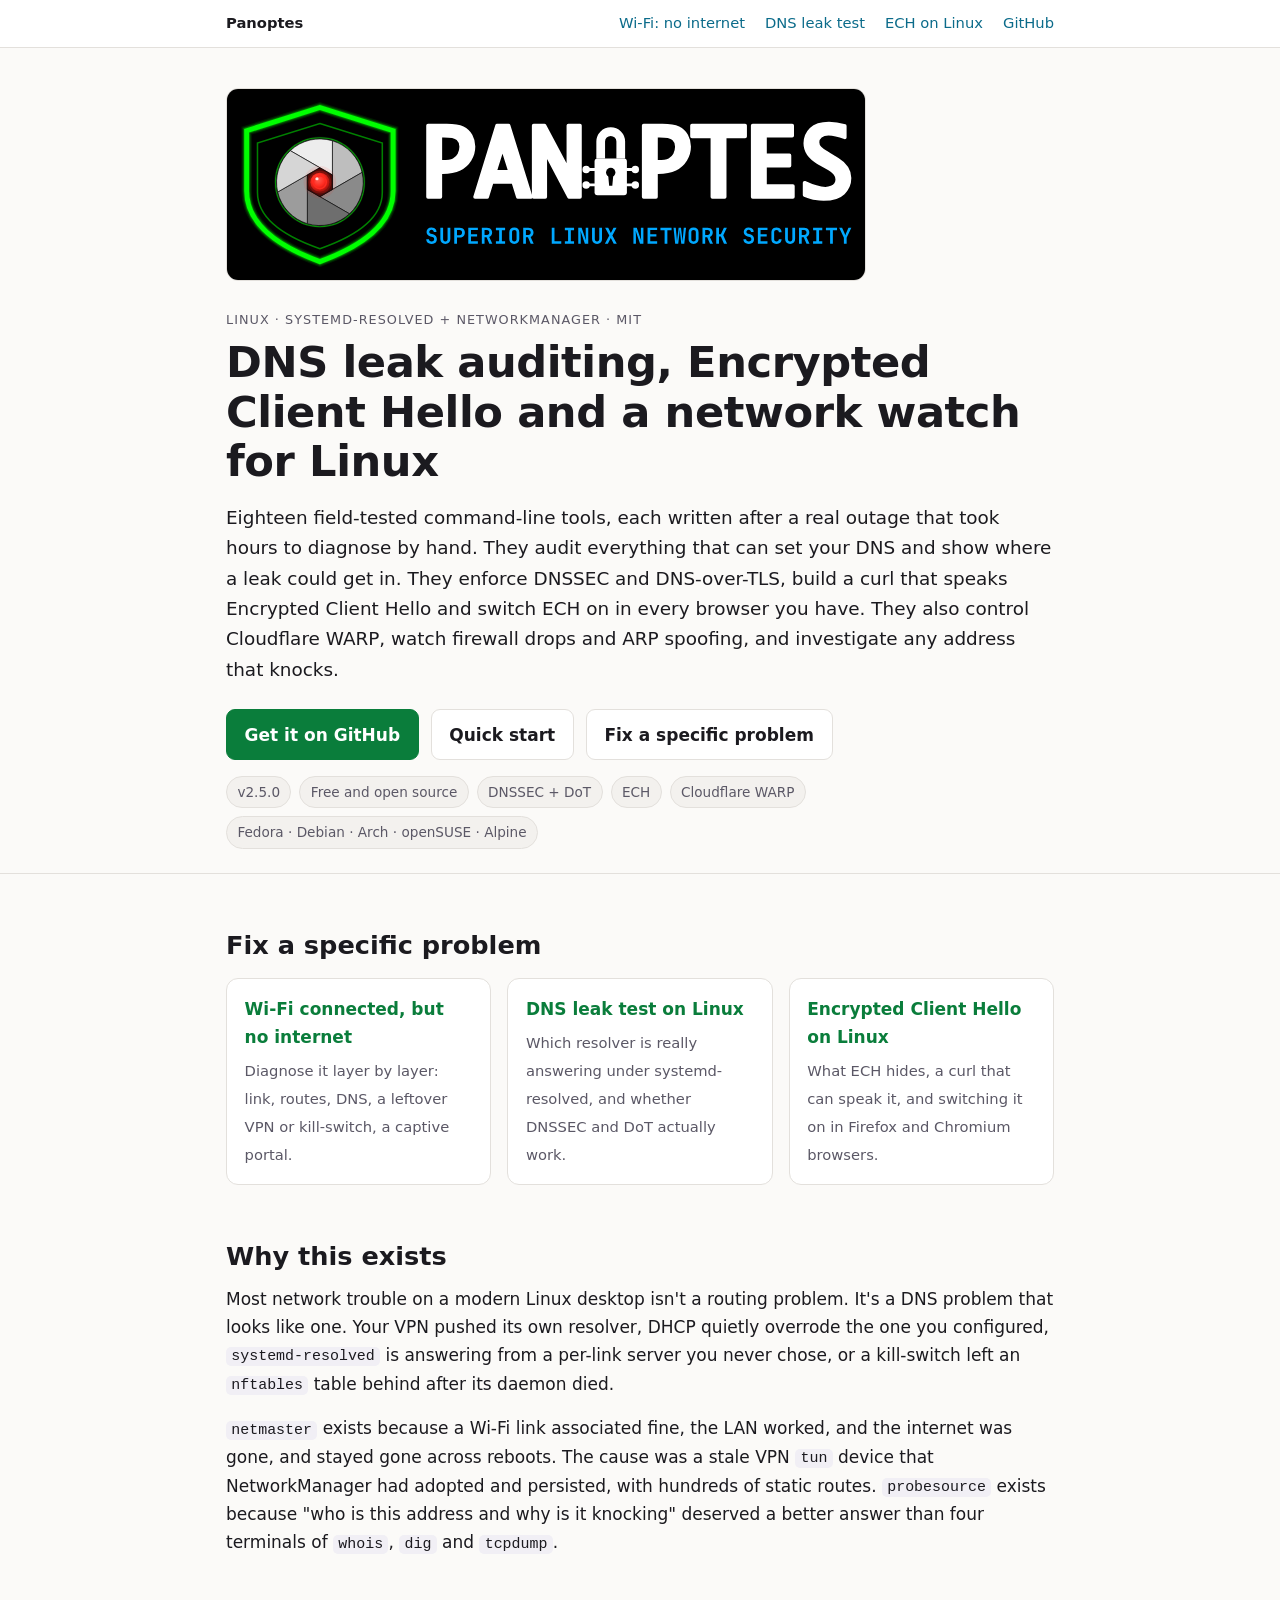
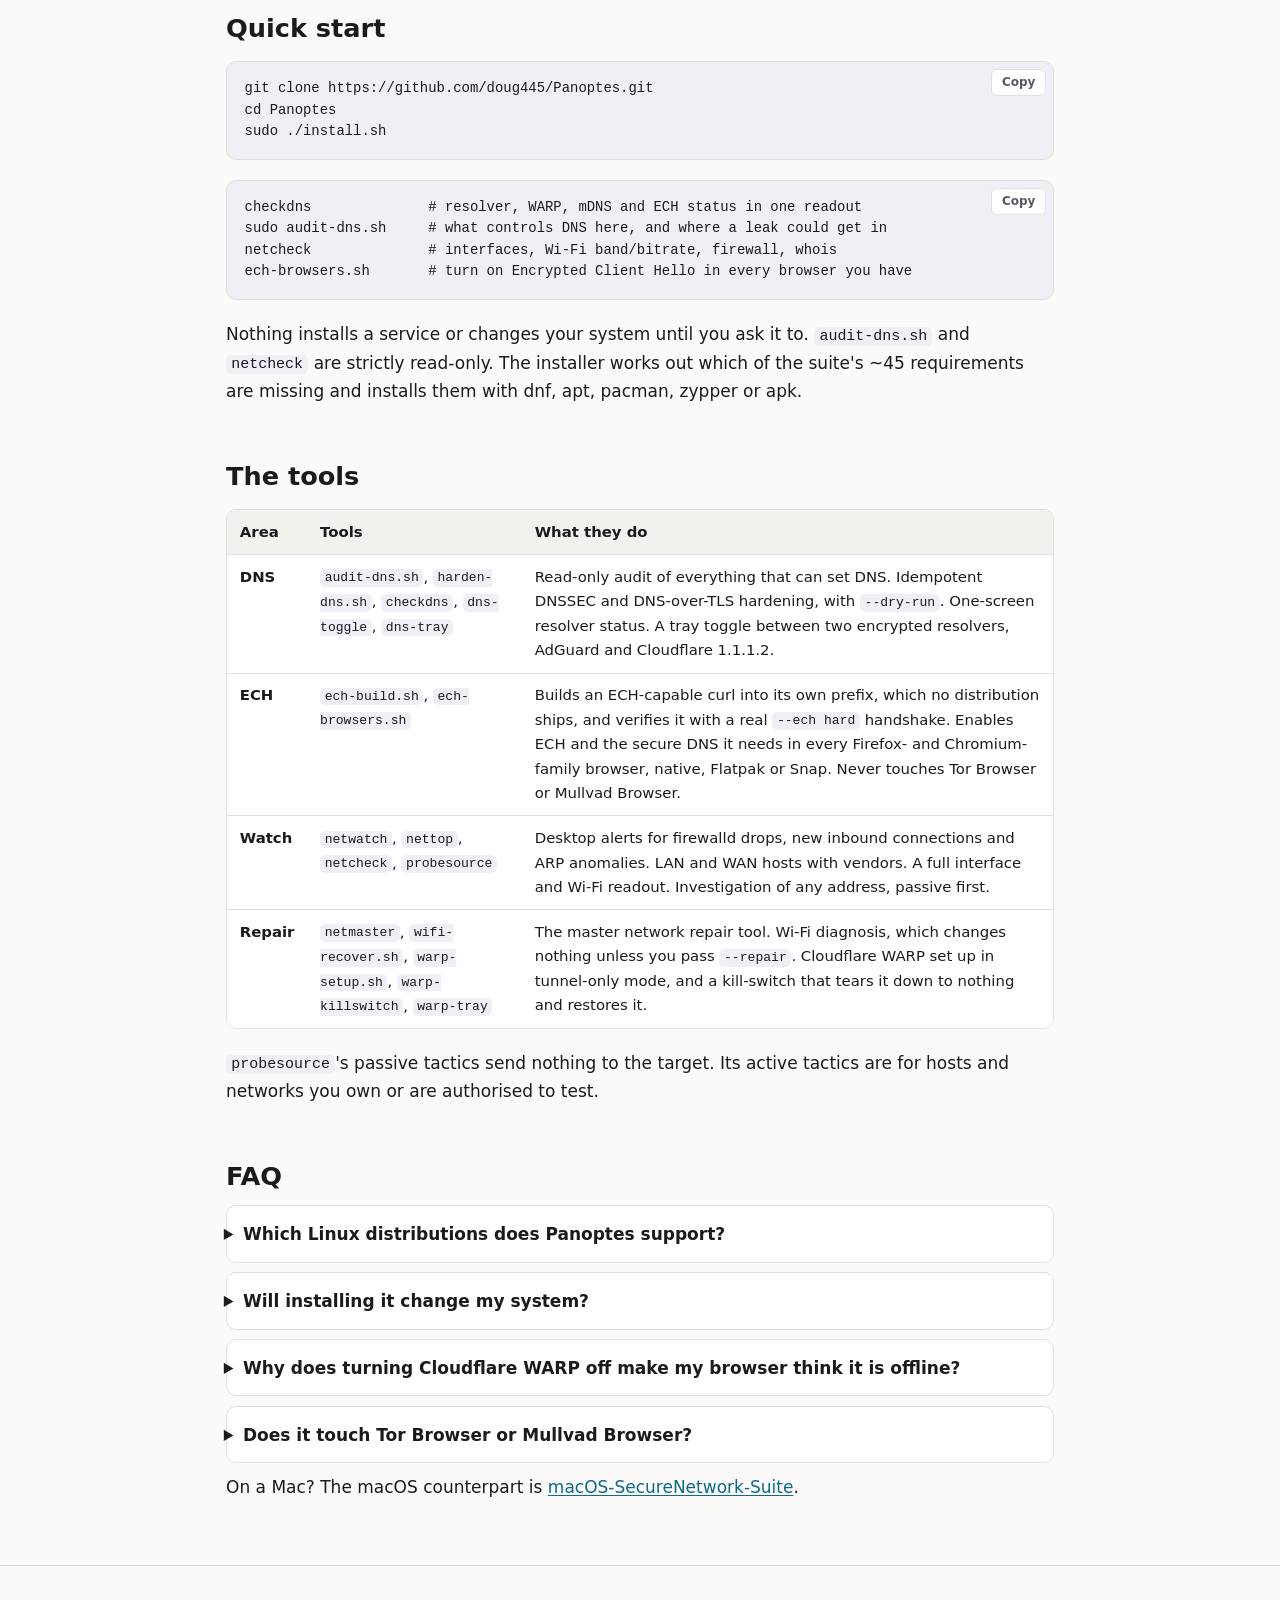
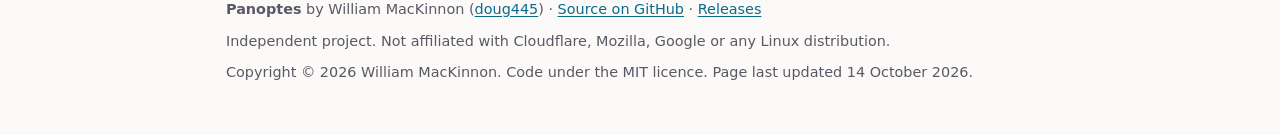
==== index.html @ 7d6485af "Project site: landing page and three problem guides Wi-Fi connected but no internet (layer by layer)" ====
<!doctype html>
<html lang="en">
<head>
<meta charset="utf-8">
<meta name="viewport" content="width=device-width, initial-scale=1">
<title>Panoptes: Linux DNS leak audit, ECH and network watch</title>
<meta name="description" content="Free Linux network security suite: DNS leak auditing, DNSSEC and DNS-over-TLS hardening, Encrypted Client Hello in curl and every browser, Cloudflare WARP control, ARP-spoof alerts.">
<link rel="canonical" href="https://doug445.github.io/Panoptes/">
<meta name="author" content="William MacKinnon">
<meta name="robots" content="index, follow, max-image-preview:large">
<meta name="color-scheme" content="light dark">
<link rel="stylesheet" href="style.css">
<meta property="og:type" content="website">
<meta property="og:site_name" content="Panoptes">
<meta property="og:title" content="Panoptes: Linux DNS leak auditing, ECH and network intrusion investigation">
<meta property="og:description" content="Eighteen command-line tools for DNS leak auditing, DNSSEC and DoT, Encrypted Client Hello, Cloudflare WARP control, firewall-drop and ARP-spoof monitoring, and Wi-Fi recovery.">
<meta property="og:url" content="https://doug445.github.io/Panoptes/">
<meta property="og:image" content="https://doug445.github.io/Panoptes/card.png">
<meta property="og:image:width" content="1200">
<meta property="og:image:height" content="630">
<meta name="twitter:card" content="summary_large_image">
<script type="application/ld+json">
{
  "@context": "https://schema.org",
  "@graph": [
    {
      "@type": "SoftwareApplication",
      "name": "Panoptes",
      "description": "Linux network monitoring, DNS hardening and intrusion-investigation suite: DNS leak auditing, DNSSEC and DNS-over-TLS enforcement, Encrypted Client Hello (an ECH-capable curl and ECH in every browser), Cloudflare WARP control, firewalld/nftables drop monitoring, ARP-spoofing detection and Wi-Fi recovery.",
      "applicationCategory": "SecurityApplication",
      "operatingSystem": "Linux",
      "softwareVersion": "2.5.0",
      "license": "https://opensource.org/licenses/MIT",
      "url": "https://doug445.github.io/Panoptes/",
      "downloadUrl": "https://github.com/doug445/Panoptes",
      "codeRepository": "https://github.com/doug445/Panoptes",
      "offers": { "@type": "Offer", "price": "0", "priceCurrency": "USD" },
      "author": { "@type": "Person", "name": "William MacKinnon", "url": "https://github.com/doug445" }
    },
    {
      "@type": "FAQPage",
      "mainEntity": [
        { "@type": "Question", "name": "Which Linux distributions does Panoptes support?", "acceptedAnswer": { "@type": "Answer", "text": "It is built and used daily on Fedora, and tested on Linux Mint, Manjaro, EndeavourOS, Debian/Ubuntu and Fedora Asahi Remix. Anything running systemd-resolved and NetworkManager is in scope, and its dependency installer understands dnf, apt, pacman, zypper and apk." } },
        { "@type": "Question", "name": "Will installing it change my system?", "acceptedAnswer": { "@type": "Answer", "text": "Nothing installs a service or changes your system until you ask it to. audit-dns.sh and netcheck are strictly read-only, harden-dns.sh supports --dry-run, and wifi-recover.sh diagnoses without changing anything unless you pass --repair." } },
        { "@type": "Question", "name": "Why does turning Cloudflare WARP off make my browser think it is offline?", "acceptedAnswer": { "@type": "Answer", "text": "DNS lookups in flight at that moment fail DNSSEC validation because their transport disappeared mid-chain, and systemd-resolved caches the failures. resolvectl flush-caches clears them. FallbackDNS= does not help: it is only used when DNS= is empty." } },
        { "@type": "Question", "name": "Does it touch Tor Browser or Mullvad Browser?", "acceptedAnswer": { "@type": "Answer", "text": "No. ech-browsers.sh never touches them: they resolve through their proxy circuit on purpose, and pointing them at a DoH resolver would send lookups around it." } }
      ]
    }
  ]
}
</script>
<style>
.logo-panel { margin-bottom: 1.75rem; }
.logo-panel img { display: block; width: 100%; max-width: 640px; height: auto; border-radius: 12px; }
</style>
</head>
<body>

<nav class="sitenav" aria-label="Site">
  <div class="wrap">
    <a class="brand" href="./">Panoptes</a>
    <a href="wifi-connected-no-internet-linux/">Wi-Fi: no internet</a>
    <a href="dns-leak-test-linux/">DNS leak test</a>
    <a href="encrypted-client-hello-linux/">ECH on Linux</a>
    <a href="https://github.com/doug445/Panoptes">GitHub</a>
  </div>
</nav>

<header class="hero">
  <div class="wrap">
    <div class="logo-panel"><img src="panoptes-logo.svg" width="1138" height="341" alt="Panoptes logo: Superior Linux Network Security"></div>
    <p class="eyebrow">Linux · systemd-resolved + NetworkManager · MIT</p>
    <h1>DNS leak auditing, Encrypted Client Hello and a network watch for Linux</h1>
    <p class="lede">
      Eighteen field-tested command-line tools, each written after a real outage that took hours
      to diagnose by hand. They audit everything that can set your DNS and show where a leak
      could get in. They enforce DNSSEC and DNS-over-TLS, build a curl that speaks Encrypted Client
      Hello and switch ECH on in every browser you have. They also control Cloudflare WARP, watch
      firewall drops and ARP spoofing, and investigate any address that knocks.
    </p>
    <div class="cta">
      <a class="btn primary" href="https://github.com/doug445/Panoptes">Get it on GitHub</a>
      <a class="btn" href="#quick-start">Quick start</a>
      <a class="btn" href="#problems">Fix a specific problem</a>
    </div>
    <ul class="facts" aria-label="At a glance">
      <li>v2.5.0</li><li>Free and open source</li><li>DNSSEC + DoT</li><li>ECH</li>
      <li>Cloudflare WARP</li><li>Fedora · Debian · Arch · openSUSE · Alpine</li>
    </ul>
  </div>
</header>

<main class="wrap">

<h2 id="problems">Fix a specific problem</h2>
<div class="cards">
  <a class="card" href="wifi-connected-no-internet-linux/"><strong>Wi-Fi connected, but no internet</strong><span>Diagnose it layer by layer: link, routes, DNS, a leftover VPN or kill-switch, a captive portal.</span></a>
  <a class="card" href="dns-leak-test-linux/"><strong>DNS leak test on Linux</strong><span>Which resolver is really answering under systemd-resolved, and whether DNSSEC and DoT actually work.</span></a>
  <a class="card" href="encrypted-client-hello-linux/"><strong>Encrypted Client Hello on Linux</strong><span>What ECH hides, a curl that can speak it, and switching it on in Firefox and Chromium browsers.</span></a>
</div>

<h2 id="why">Why this exists</h2>
<p>
  Most network trouble on a modern Linux desktop isn't a routing problem. It's a DNS problem that
  looks like one. Your VPN pushed its own resolver, DHCP quietly overrode the one you configured,
  <code>systemd-resolved</code> is answering from a per-link server you never chose, or a
  kill-switch left an <code>nftables</code> table behind after its daemon died.
</p>
<p>
  <code>netmaster</code> exists because a Wi-Fi link associated fine, the LAN worked, and the
  internet was gone, and stayed gone across reboots. The cause was a stale VPN <code>tun</code>
  device that NetworkManager had adopted and persisted, with hundreds of static routes.
  <code>probesource</code> exists because "who is this address and why is it knocking" deserved a
  better answer than four terminals of <code>whois</code>, <code>dig</code> and
  <code>tcpdump</code>.
</p>

<h2 id="quick-start">Quick start</h2>
<div class="codeblock"><pre><code>git clone https://github.com/doug445/Panoptes.git
cd Panoptes
sudo ./install.sh</code></pre></div>
<div class="codeblock"><pre><code>checkdns              # resolver, WARP, mDNS and ECH status in one readout
sudo audit-dns.sh     # what controls DNS here, and where a leak could get in
netcheck              # interfaces, Wi-Fi band/bitrate, firewall, whois
ech-browsers.sh       # turn on Encrypted Client Hello in every browser you have</code></pre></div>
<p>Nothing installs a service or changes your system until you ask it to. <code>audit-dns.sh</code>
  and <code>netcheck</code> are strictly read-only. The installer works out which of the suite's
  ~45 requirements are missing and installs them with dnf, apt, pacman, zypper or apk.</p>

<h2 id="tools">The tools</h2>
<div class="table-scroll"><table>
  <thead><tr><th>Area</th><th>Tools</th><th>What they do</th></tr></thead>
  <tbody>
    <tr><td><strong>DNS</strong></td><td><code>audit-dns.sh</code>, <code>harden-dns.sh</code>, <code>checkdns</code>, <code>dns-toggle</code>, <code>dns-tray</code></td><td>Read-only audit of everything that can set DNS. Idempotent DNSSEC and DNS-over-TLS hardening, with <code>--dry-run</code>. One-screen resolver status. A tray toggle between two encrypted resolvers, AdGuard and Cloudflare 1.1.1.2.</td></tr>
    <tr><td><strong>ECH</strong></td><td><code>ech-build.sh</code>, <code>ech-browsers.sh</code></td><td>Builds an ECH-capable curl into its own prefix, which no distribution ships, and verifies it with a real <code>--ech hard</code> handshake. Enables ECH and the secure DNS it needs in every Firefox- and Chromium-family browser, native, Flatpak or Snap. Never touches Tor Browser or Mullvad Browser.</td></tr>
    <tr><td><strong>Watch</strong></td><td><code>netwatch</code>, <code>nettop</code>, <code>netcheck</code>, <code>probesource</code></td><td>Desktop alerts for firewalld drops, new inbound connections and ARP anomalies. LAN and WAN hosts with vendors. A full interface and Wi-Fi readout. Investigation of any address, passive first.</td></tr>
    <tr><td><strong>Repair</strong></td><td><code>netmaster</code>, <code>wifi-recover.sh</code>, <code>warp-setup.sh</code>, <code>warp-killswitch</code>, <code>warp-tray</code></td><td>The master network repair tool. Wi-Fi diagnosis, which changes nothing unless you pass <code>--repair</code>. Cloudflare WARP set up in tunnel-only mode, and a kill-switch that tears it down to nothing and restores it.</td></tr>
  </tbody>
</table></div>
<p><code>probesource</code>'s passive tactics send nothing to the target. Its active tactics are for
  hosts and networks you own or are authorised to test.</p>

<h2 id="faq">FAQ</h2>
<details>
  <summary>Which Linux distributions does Panoptes support?</summary>
  <p>It is built and used daily on Fedora, and tested on Linux Mint, Manjaro, EndeavourOS,
    Debian/Ubuntu and Fedora Asahi Remix. Anything running systemd-resolved and NetworkManager is in
    scope, and its dependency installer understands dnf, apt, pacman, zypper and apk.</p>
</details>
<details>
  <summary>Will installing it change my system?</summary>
  <p>Nothing installs a service or changes your system until you ask it to. audit-dns.sh and
    netcheck are strictly read-only, harden-dns.sh supports --dry-run, and wifi-recover.sh
    diagnoses without changing anything unless you pass --repair.</p>
</details>
<details>
  <summary>Why does turning Cloudflare WARP off make my browser think it is offline?</summary>
  <p>DNS lookups in flight at that moment fail DNSSEC validation because their transport
    disappeared mid-chain, and systemd-resolved caches the failures. resolvectl flush-caches clears
    them. FallbackDNS= does not help: it is only used when DNS= is empty.</p>
</details>
<details>
  <summary>Does it touch Tor Browser or Mullvad Browser?</summary>
  <p>No. ech-browsers.sh never touches them: they resolve through their proxy circuit on purpose,
    and pointing them at a DoH resolver would send lookups around it.</p>
</details>

<p>On a Mac? The macOS counterpart is
  <a href="https://doug445.github.io/macOS-SecureNetwork-Suite/">macOS-SecureNetwork-Suite</a>.</p>
</main>

<footer>
  <div class="wrap">
    <p><strong>Panoptes</strong> by William MacKinnon
      (<a href="https://github.com/doug445">doug445</a>) ·
      <a href="https://github.com/doug445/Panoptes">Source on GitHub</a> ·
      <a href="https://github.com/doug445/Panoptes/releases">Releases</a></p>
    <p>Independent project. Not affiliated with Cloudflare, Mozilla, Google or any Linux distribution.</p>
    <p>Copyright © 2026 William MacKinnon. Code under the MIT licence. Page last updated 14 October 2026.</p>
  </div>
</footer>

<script>
document.querySelectorAll('.codeblock').forEach(function (block) {
  var btn = document.createElement('button');
  btn.className = 'copy'; btn.type = 'button'; btn.textContent = 'Copy';
  btn.addEventListener('click', function () {
    navigator.clipboard.writeText(block.querySelector('code').innerText).then(function () {
      btn.textContent = 'Copied'; setTimeout(function () { btn.textContent = 'Copy'; }, 1500);
    }).catch(function () { btn.textContent = 'Select + copy'; });
  });
  block.appendChild(btn);
});
</script>
</body>
</html>
---- style.css ----
:root {
  --bg: #fbfaf8;
  --surface: #ffffff;
  --surface-2: #f3f1ee;
  --text: #1b1a1f;
  --muted: #5b5866;
  --border: #e3e0dc;
  --accent: #0a7d3b;
  --accent-2: #0b6b8a;
  --accent-ink: #ffffff;
  --code-bg: #f1eff5;
  --warn-bg: #fff5e6;
  --warn-border: #e8a33a;
  --ok: #1e7d45;
}
@media (prefers-color-scheme: dark) {
  :root:not([data-theme="light"]) {
    --bg: #0b0f17;
    --surface: #111a26;
    --surface-2: #16212f;
    --text: #eef3f8;
    --muted: #9fb0c2;
    --border: #2b3d52;
    --accent: #3dff7a;
    --accent-2: #6aa1ff;
    --accent-ink: #061020;
    --code-bg: #121c28;
    --warn-bg: #261c0c;
    --warn-border: #c9862a;
    --ok: #5fd48f;
  }
}
:root[data-theme="dark"] {
  --bg: #0b0f17;
  --surface: #111a26;
  --surface-2: #16212f;
  --text: #eef3f8;
  --muted: #9fb0c2;
  --border: #2b3d52;
  --accent: #3dff7a;
  --accent-2: #6aa1ff;
  --accent-ink: #061020;
  --code-bg: #121c28;
  --warn-bg: #261c0c;
  --warn-border: #c9862a;
  --ok: #5fd48f;
}

*, *::before, *::after { box-sizing: border-box; }
html { -webkit-text-size-adjust: 100%; scroll-padding-top: 1rem; }
body {
  margin: 0;
  background: var(--bg);
  color: var(--text);
  font: 17px/1.65 system-ui, -apple-system, "Segoe UI", Roboto, "Helvetica Neue", Arial, sans-serif;
}
a { color: var(--accent-2); text-underline-offset: 2px; }
a:hover { color: var(--accent); }
.wrap { max-width: 860px; margin: 0 auto; padding: 0 16px; }

header.hero { padding: 2.5rem 0 1.5rem; border-bottom: 1px solid var(--border); }
.hero img {
  display: block; width: 100%; height: auto; border-radius: 14px;
  border: 1px solid var(--border); margin-bottom: 1.75rem;
}
.eyebrow {
  font-size: .8rem; letter-spacing: .08em; text-transform: uppercase;
  color: var(--muted); margin: 0 0 .5rem;
}
h1 { font-size: clamp(1.9rem, 5vw, 2.7rem); line-height: 1.15; margin: 0 0 1rem; letter-spacing: -.01em; }
h2 { font-size: 1.6rem; line-height: 1.25; margin: 3rem 0 .75rem; padding-top: .5rem; }
h3 { font-size: 1.2rem; margin: 2rem 0 .5rem; }
p, ul, ol { margin: 0 0 1rem; }
li { margin: .3rem 0; }
.lede { font-size: 1.15rem; color: var(--text); }

.cta { display: flex; flex-wrap: wrap; gap: .75rem; margin: 1.5rem 0 1rem; }
.btn {
  display: inline-block; padding: .65rem 1.1rem; border-radius: 9px;
  font-weight: 600; text-decoration: none; border: 1px solid var(--border);
  color: var(--text); background: var(--surface);
}
.btn.primary { background: var(--accent); border-color: var(--accent); color: var(--accent-ink); }
.btn:hover { filter: brightness(1.08); color: inherit; }
.btn.primary:hover { color: var(--accent-ink); }

.facts { display: flex; flex-wrap: wrap; gap: .5rem; padding: 0; list-style: none; margin: 1rem 0 0; }
.facts li {
  margin: 0; font-size: .85rem; padding: .25rem .65rem; border-radius: 999px;
  background: var(--surface-2); border: 1px solid var(--border); color: var(--muted);
}

nav.toc {
  margin: 2rem 0 0; padding: 1rem 1.25rem; background: var(--surface);
  border: 1px solid var(--border); border-radius: 12px;
}
nav.toc h2 { font-size: 1rem; margin: 0 0 .5rem; padding: 0; }
nav.toc ol { columns: 2; column-gap: 2rem; margin: 0; padding-left: 1.2rem; font-size: .95rem; }
@media (max-width: 600px) { nav.toc ol { columns: 1; } }

.note {
  border-left: 4px solid var(--warn-border); background: var(--warn-bg);
  padding: .9rem 1.1rem; border-radius: 0 10px 10px 0; margin: 1.25rem 0;
}
.note p:last-child { margin-bottom: 0; }

pre, code { font-family: ui-monospace, "SF Mono", "JetBrains Mono", Menlo, Consolas, monospace; }
code { font-size: .88em; background: var(--code-bg); padding: .1em .35em; border-radius: 5px; }
.codeblock { position: relative; margin: 1rem 0 1.25rem; }
pre {
  background: var(--code-bg); border: 1px solid var(--border); border-radius: 10px;
  padding: 1rem 1.1rem; overflow-x: auto; font-size: .87rem; line-height: 1.55; margin: 0;
}
pre code { background: none; padding: 0; font-size: inherit; }
.copy {
  position: absolute; top: .5rem; right: .5rem; font: 600 .75rem/1 system-ui, sans-serif;
  padding: .4rem .6rem; border-radius: 6px; border: 1px solid var(--border);
  background: var(--surface); color: var(--muted); cursor: pointer;
}
.copy:hover { color: var(--text); }

.table-scroll { overflow-x: auto; margin: 1rem 0 1.25rem; border: 1px solid var(--border); border-radius: 10px; }
table { border-collapse: collapse; width: 100%; font-size: .93rem; background: var(--surface); }
th, td { text-align: left; padding: .6rem .8rem; border-bottom: 1px solid var(--border); vertical-align: top; }
th { background: var(--surface-2); font-weight: 600; }
tr:last-child td { border-bottom: 0; }

.chain { display: flex; flex-wrap: wrap; align-items: center; gap: .4rem; margin: 1rem 0; font-size: .9rem; }
.chain span {
  padding: .35rem .65rem; border-radius: 7px; background: var(--surface);
  border: 1px solid var(--border); font-family: ui-monospace, Menlo, monospace;
}
.chain span.hot { border-color: var(--accent); color: var(--accent); font-weight: 600; }
.chain i { color: var(--muted); font-style: normal; }

ol.steps { counter-reset: s; list-style: none; padding: 0; }
ol.steps > li {
  counter-increment: s; position: relative; padding: 0 0 0 3rem; margin: 0 0 1.75rem;
}
ol.steps > li::before {
  content: counter(s); position: absolute; left: 0; top: .1rem;
  width: 2rem; height: 2rem; border-radius: 50%; display: grid; place-items: center;
  background: var(--accent); color: var(--accent-ink); font-weight: 700; font-size: .95rem;
}
ol.steps > li > h3 { margin-top: 0; }

figure { margin: 1.5rem 0; }
figure img { max-width: 100%; height: auto; border-radius: 10px; border: 1px solid var(--border); display: block; margin: 0 auto; }
figcaption { font-size: .88rem; color: var(--muted); text-align: center; margin-top: .5rem; }

details {
  border: 1px solid var(--border); border-radius: 10px; background: var(--surface);
  margin: .6rem 0; padding: 0 1rem;
}
details[open] { padding-bottom: .5rem; }
summary { cursor: pointer; font-weight: 600; padding: .85rem 0; list-style-position: outside; }
details p { margin: .25rem 0 .75rem; }

.ok { color: var(--ok); font-weight: 600; }

footer {
  margin-top: 4rem; padding: 2rem 0 3rem; border-top: 1px solid var(--border);
  color: var(--muted); font-size: .9rem;
}
footer p { margin: 0 0 .5rem; }

.sitenav { border-bottom: 1px solid var(--border); background: var(--surface); }
.sitenav .wrap { display: flex; flex-wrap: wrap; gap: .25rem 1.25rem; align-items: center; padding-top: .7rem; padding-bottom: .7rem; font-size: .92rem; }
.sitenav .brand { font-weight: 700; color: var(--text); text-decoration: none; margin-right: auto; }
.sitenav a { text-decoration: none; }
.crumbs { font-size: .85rem; color: var(--muted); margin: 1.5rem 0 0; }
.cards { display: grid; grid-template-columns: repeat(auto-fit, minmax(240px, 1fr)); gap: 1rem; margin: 1rem 0 1.5rem; }
.card { display: block; padding: 1rem 1.1rem; border: 1px solid var(--border); border-radius: 12px; background: var(--surface); text-decoration: none; color: var(--text); }
.card:hover { border-color: var(--accent); color: var(--text); }
.card strong { display: block; margin-bottom: .3rem; color: var(--accent); }
.card span { font-size: .92rem; color: var(--muted); }
.tool { border: 1px solid var(--accent); border-radius: 12px; padding: 1rem 1.2rem; margin: 2rem 0; background: var(--surface); }
.tool p:last-child { margin-bottom: 0; }
small { color: var(--muted); }
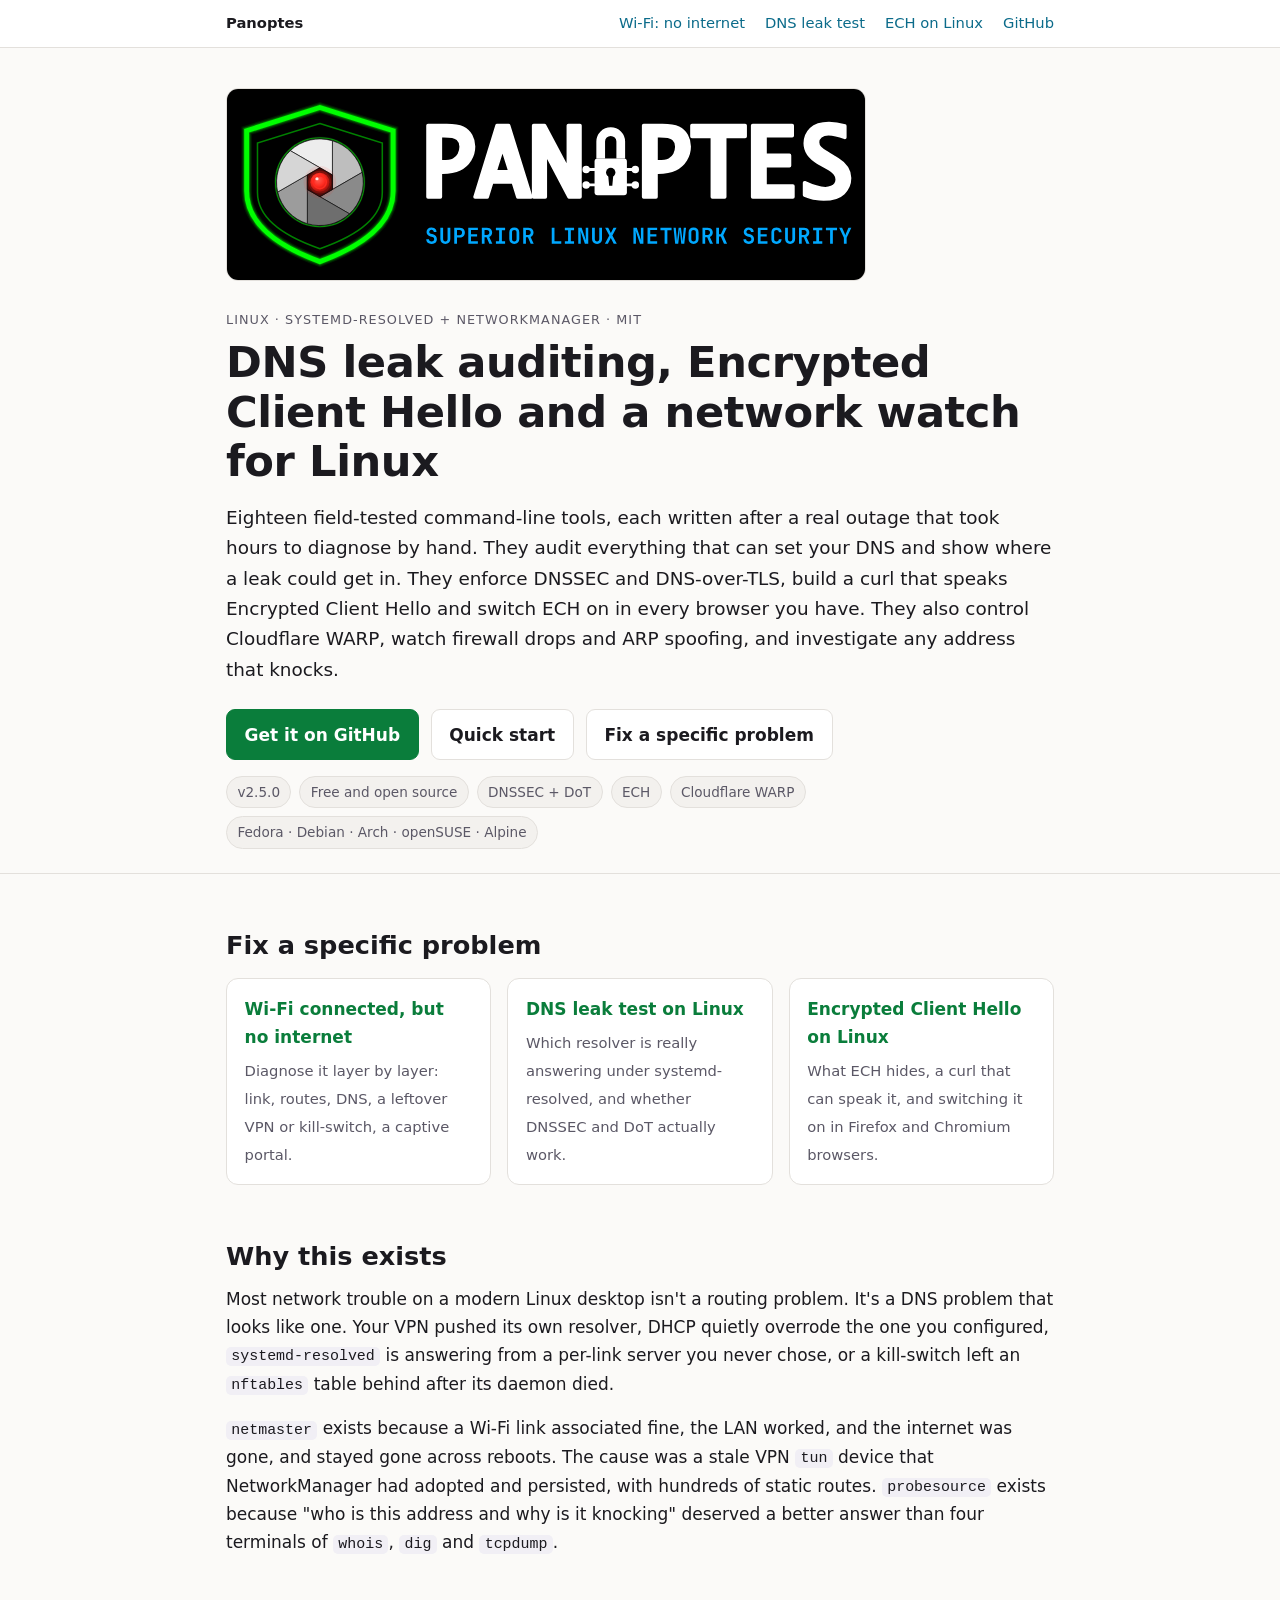
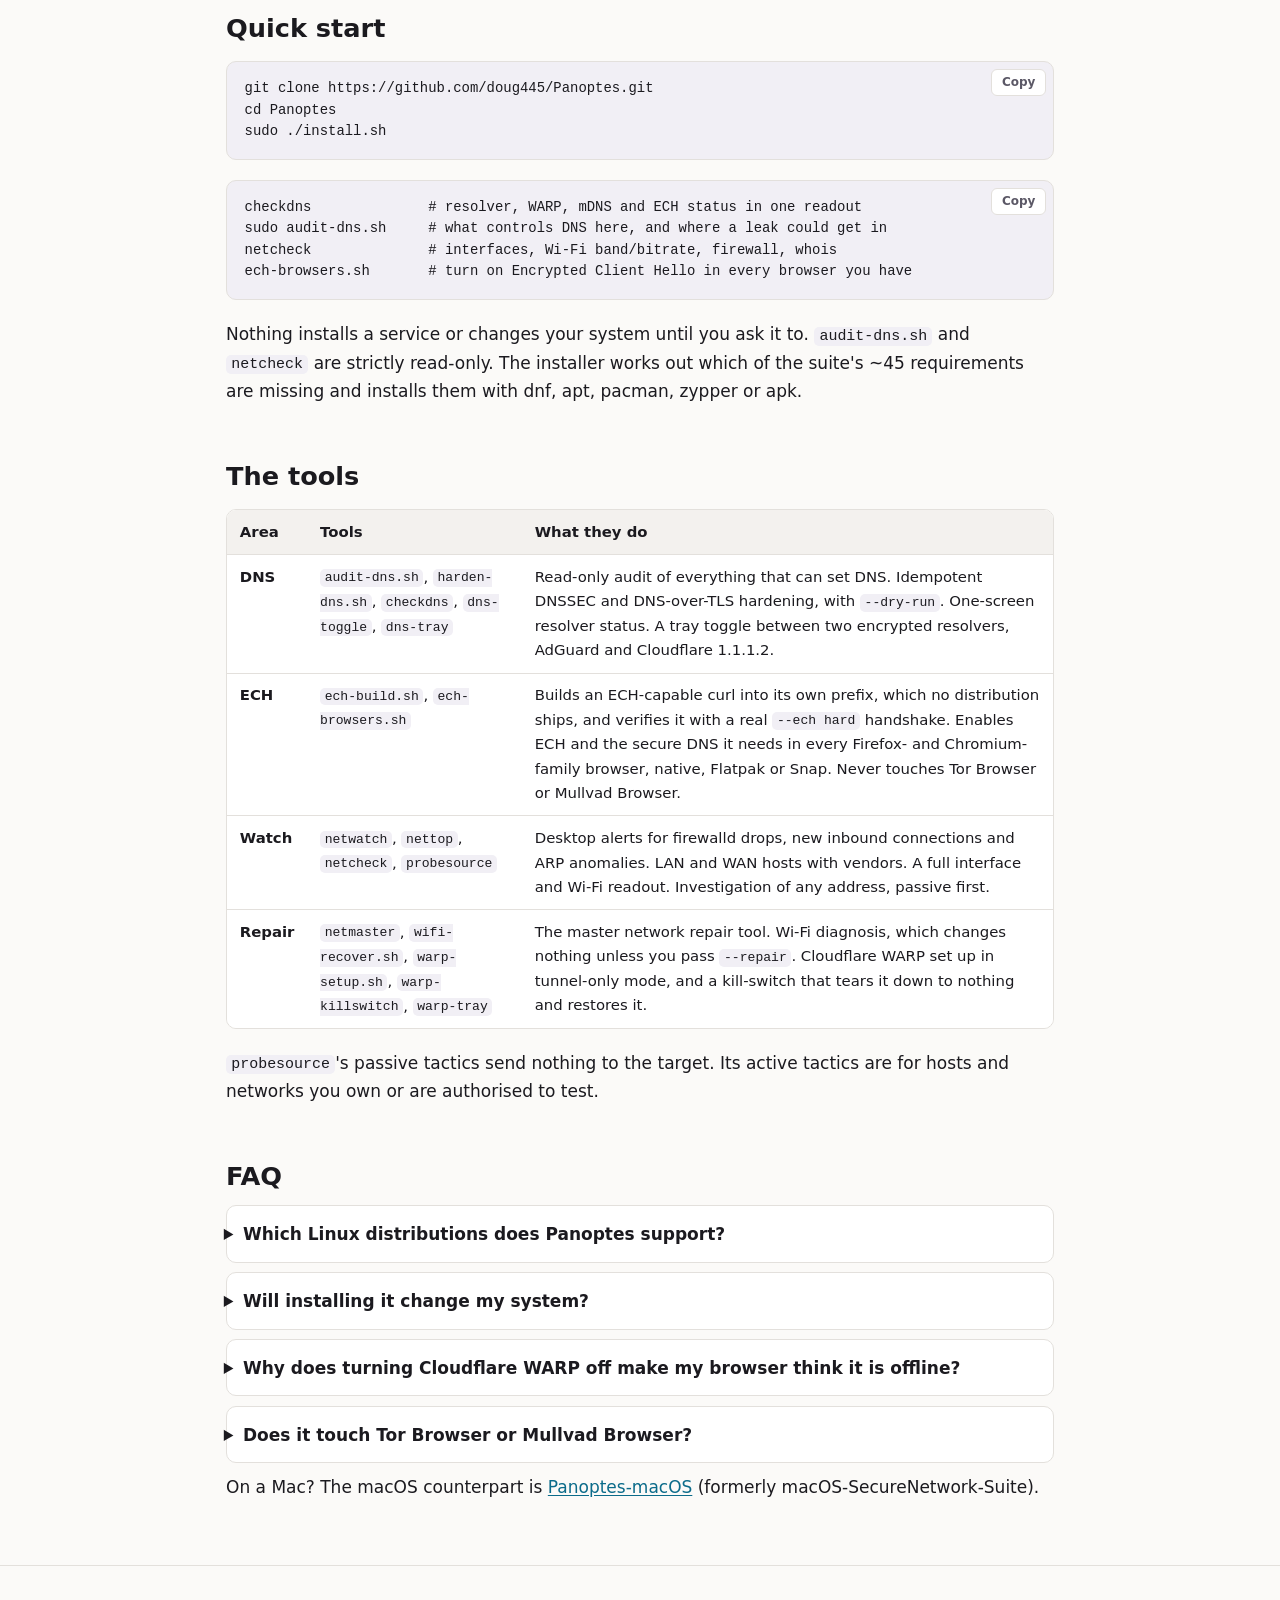
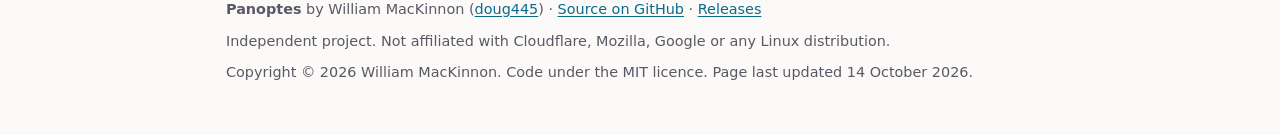
==== commit 1bfc16a0: "Site: link to Panoptes-macOS (macOS suite renamed)" ====
--- a/index.html
+++ b/index.html
@@ -166,7 +166,7 @@
 </details>
 
 <p>On a Mac? The macOS counterpart is
-  <a href="https://doug445.github.io/macOS-SecureNetwork-Suite/">macOS-SecureNetwork-Suite</a>.</p>
+  <a href="https://doug445.github.io/Panoptes-macOS/">Panoptes-macOS</a> (formerly macOS-SecureNetwork-Suite).</p>
 </main>
 
 <footer>
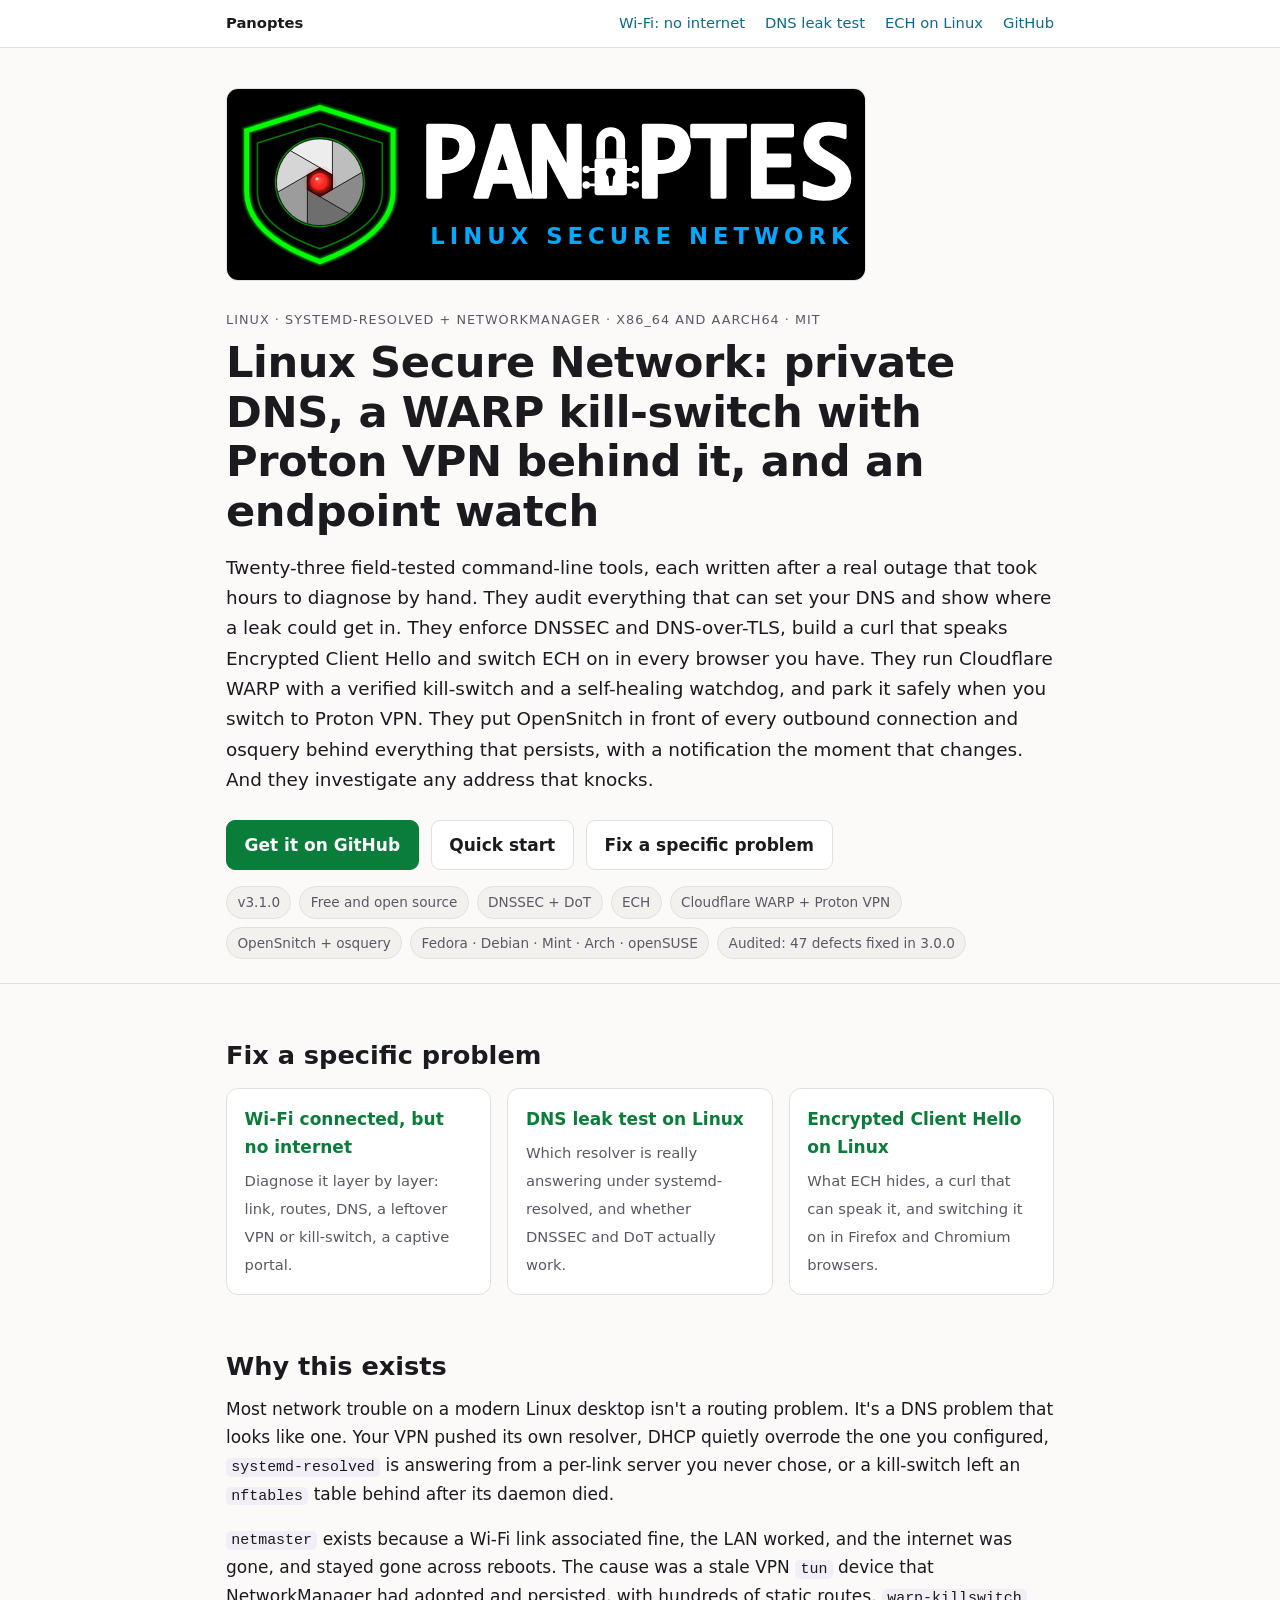
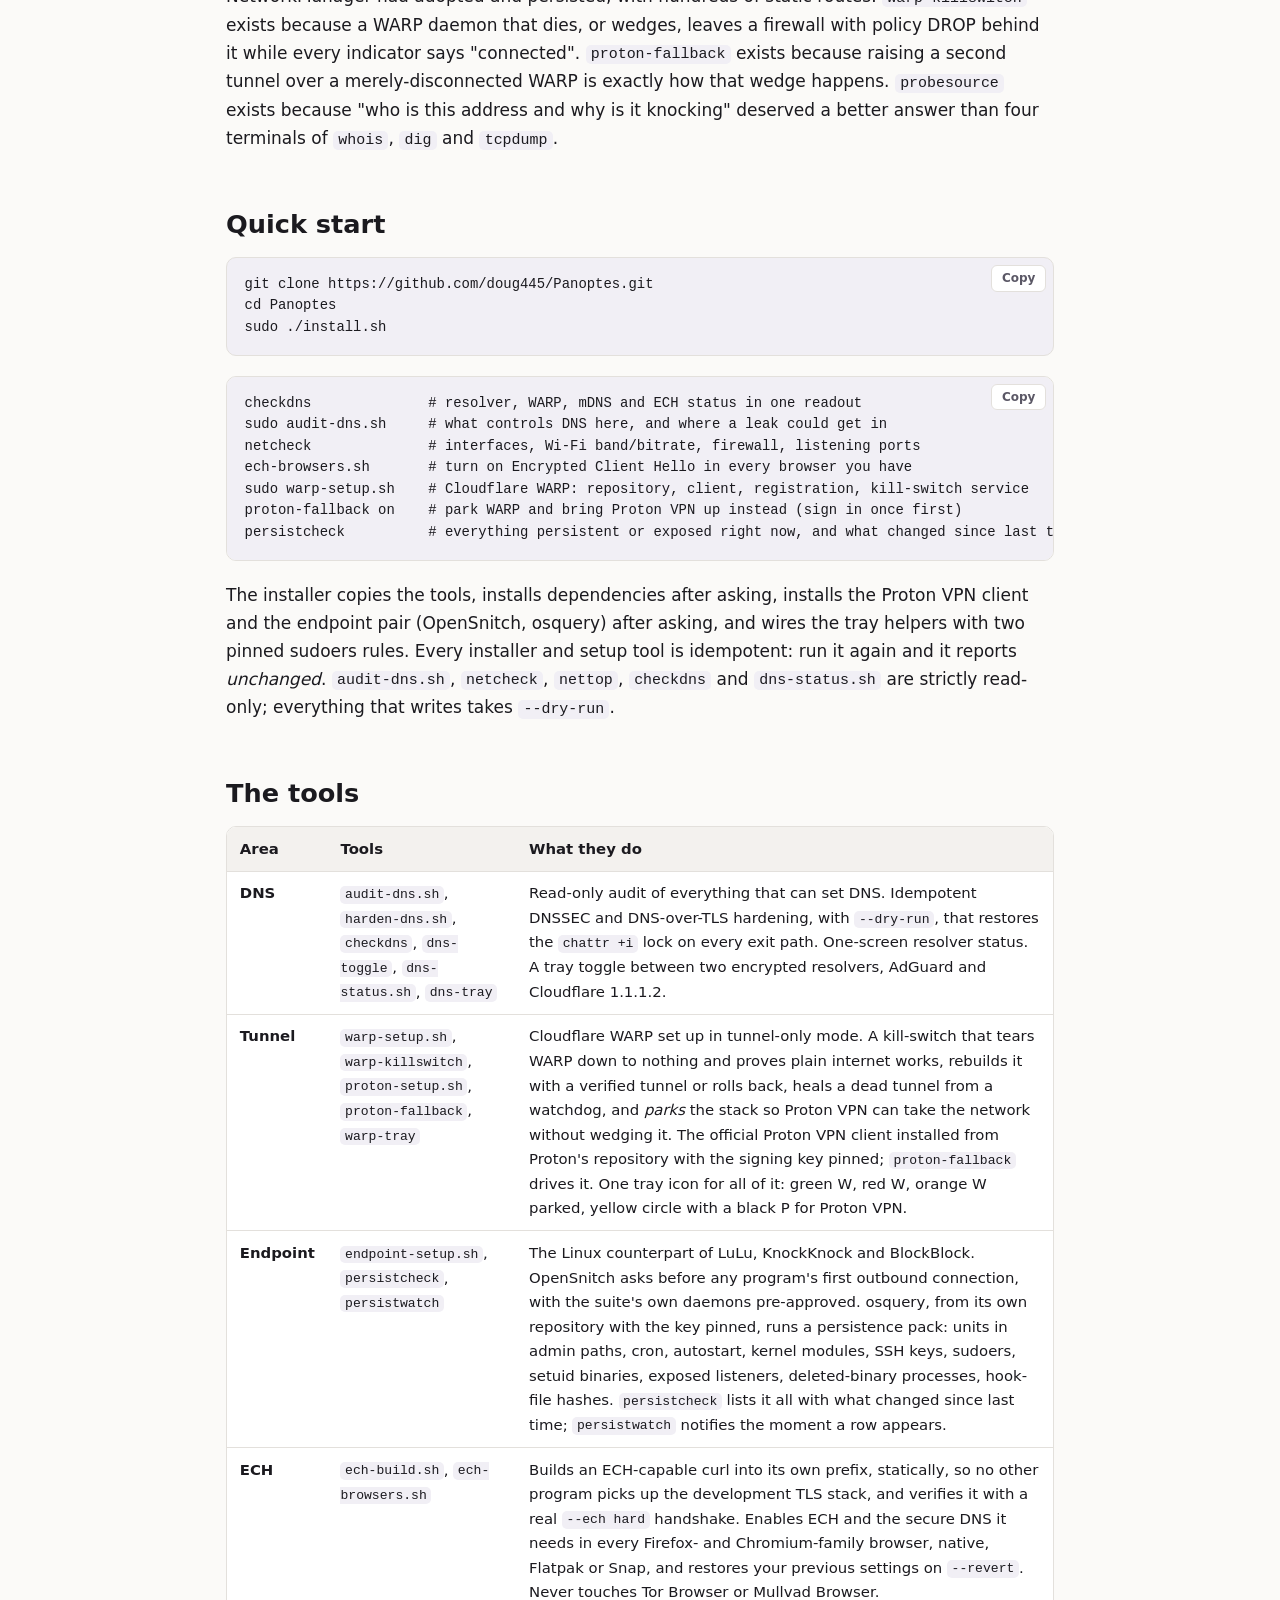
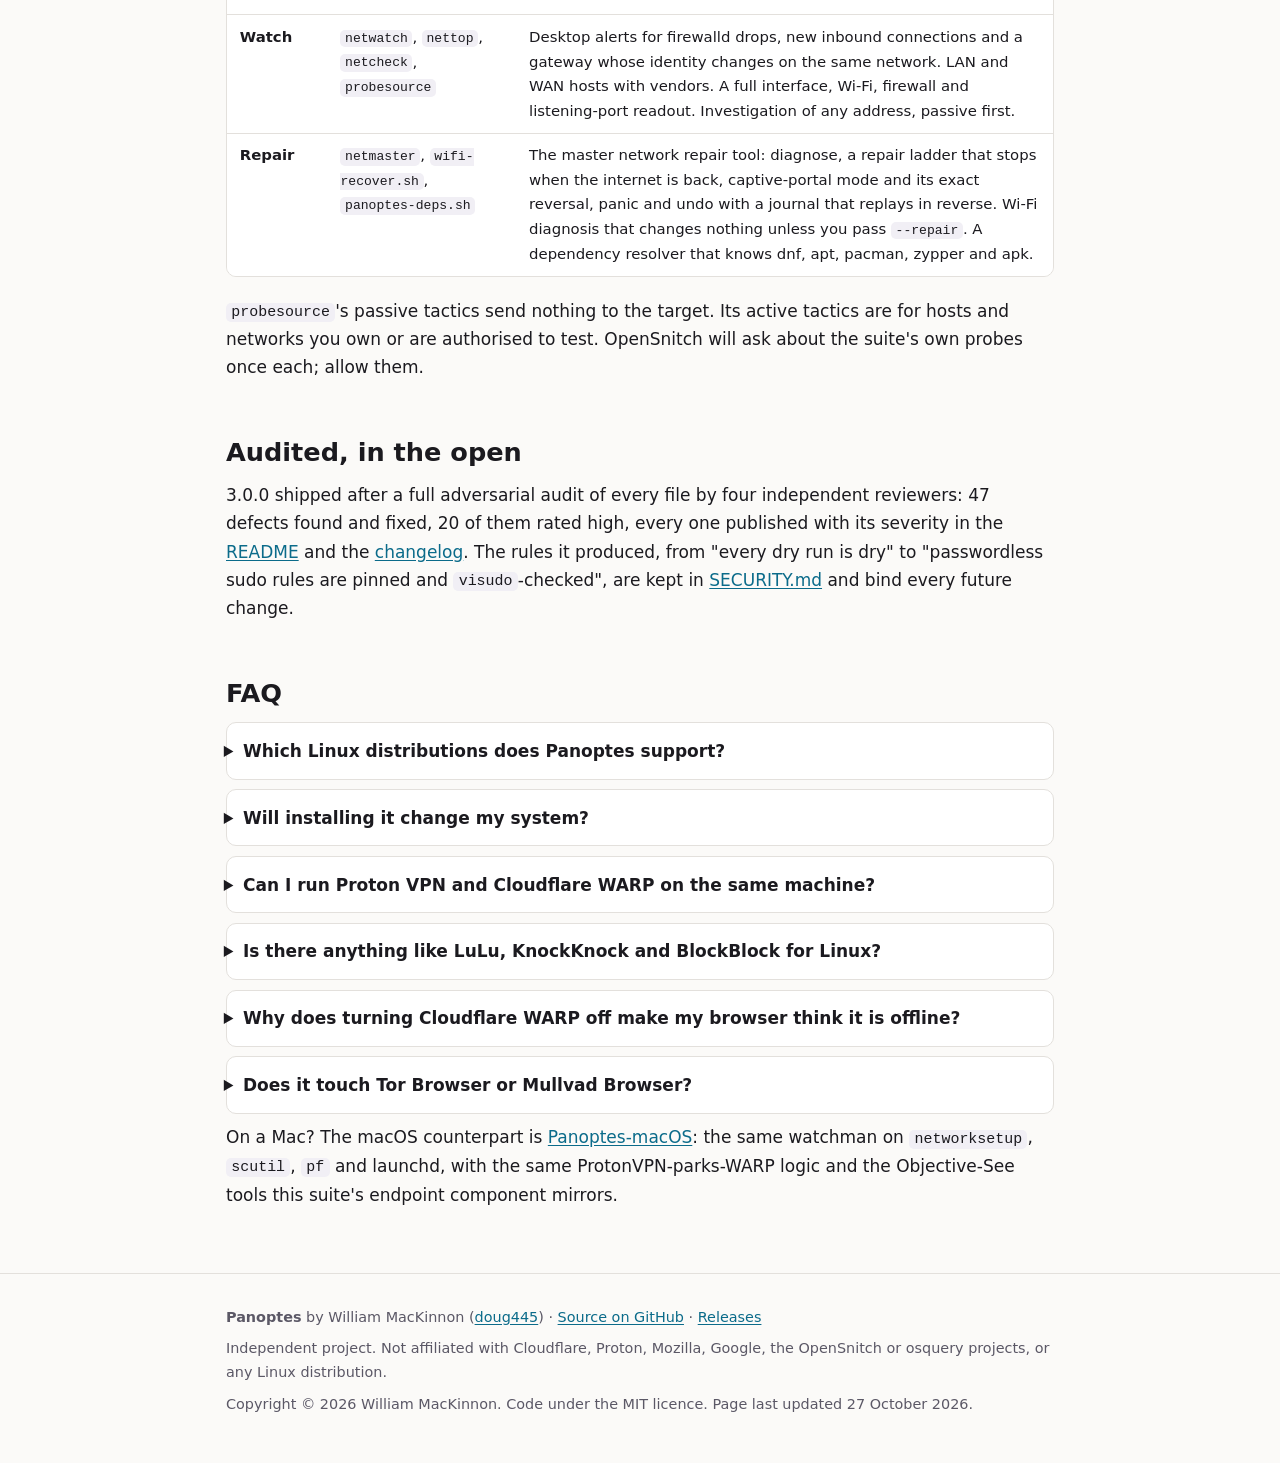
==== commit 8bd68c4f: "Site: 3.0.0 + 3.1.0 — new logo and tagline, Proton VPN fallback, endpoint component New logo (Linux " ====
--- a/index.html
+++ b/index.html
@@ -3,8 +3,8 @@
 <head>
 <meta charset="utf-8">
 <meta name="viewport" content="width=device-width, initial-scale=1">
-<title>Panoptes: Linux DNS leak audit, ECH and network watch</title>
-<meta name="description" content="Free Linux network security suite: DNS leak auditing, DNSSEC and DNS-over-TLS hardening, Encrypted Client Hello in curl and every browser, Cloudflare WARP control, ARP-spoof alerts.">
+<title>Panoptes: Linux secure network — DNS, ECH, WARP + Proton VPN, endpoint watch</title>
+<meta name="description" content="Free Linux network security suite: DNS leak auditing, DNSSEC and DNS-over-TLS hardening, Encrypted Client Hello in curl and every browser, a Cloudflare WARP kill-switch with Proton VPN fallback, OpenSnitch outbound firewall, osquery persistence watch, ARP-spoof alerts.">
 <link rel="canonical" href="https://doug445.github.io/Panoptes/">
 <meta name="author" content="William MacKinnon">
 <meta name="robots" content="index, follow, max-image-preview:large">
@@ -12,8 +12,8 @@
 <link rel="stylesheet" href="style.css">
 <meta property="og:type" content="website">
 <meta property="og:site_name" content="Panoptes">
-<meta property="og:title" content="Panoptes: Linux DNS leak auditing, ECH and network intrusion investigation">
-<meta property="og:description" content="Eighteen command-line tools for DNS leak auditing, DNSSEC and DoT, Encrypted Client Hello, Cloudflare WARP control, firewall-drop and ARP-spoof monitoring, and Wi-Fi recovery.">
+<meta property="og:title" content="Panoptes: Linux Secure Network">
+<meta property="og:description" content="Twenty-three command-line tools: DNS leak auditing, DNSSEC and DoT, Encrypted Client Hello, a Cloudflare WARP kill-switch with Proton VPN parked-fallback, OpenSnitch and osquery for outbound control and persistence alerts, firewall-drop and ARP-spoof monitoring, Wi-Fi recovery.">
 <meta property="og:url" content="https://doug445.github.io/Panoptes/">
 <meta property="og:image" content="https://doug445.github.io/Panoptes/card.png">
 <meta property="og:image:width" content="1200">
@@ -26,10 +26,10 @@
     {
       "@type": "SoftwareApplication",
       "name": "Panoptes",
-      "description": "Linux network monitoring, DNS hardening and intrusion-investigation suite: DNS leak auditing, DNSSEC and DNS-over-TLS enforcement, Encrypted Client Hello (an ECH-capable curl and ECH in every browser), Cloudflare WARP control, firewalld/nftables drop monitoring, ARP-spoofing detection and Wi-Fi recovery.",
+      "description": "Linux network security suite: DNS leak auditing, DNSSEC and DNS-over-TLS enforcement, Encrypted Client Hello (an ECH-capable curl and ECH in every browser), a Cloudflare WARP tunnel with a verified kill-switch and self-healing watchdog, Proton VPN as a fallback tunnel with WARP parked underneath it, OpenSnitch outbound application firewall, an osquery persistence pack with on-demand listing and live alerts, firewalld/nftables drop monitoring, ARP-spoofing detection and Wi-Fi recovery.",
       "applicationCategory": "SecurityApplication",
       "operatingSystem": "Linux",
-      "softwareVersion": "2.5.0",
+      "softwareVersion": "3.1.0",
       "license": "https://opensource.org/licenses/MIT",
       "url": "https://doug445.github.io/Panoptes/",
       "downloadUrl": "https://github.com/doug445/Panoptes",
@@ -40,9 +40,11 @@
     {
       "@type": "FAQPage",
       "mainEntity": [
-        { "@type": "Question", "name": "Which Linux distributions does Panoptes support?", "acceptedAnswer": { "@type": "Answer", "text": "It is built and used daily on Fedora, and tested on Linux Mint, Manjaro, EndeavourOS, Debian/Ubuntu and Fedora Asahi Remix. Anything running systemd-resolved and NetworkManager is in scope, and its dependency installer understands dnf, apt, pacman, zypper and apk." } },
-        { "@type": "Question", "name": "Will installing it change my system?", "acceptedAnswer": { "@type": "Answer", "text": "Nothing installs a service or changes your system until you ask it to. audit-dns.sh and netcheck are strictly read-only, harden-dns.sh supports --dry-run, and wifi-recover.sh diagnoses without changing anything unless you pass --repair." } },
-        { "@type": "Question", "name": "Why does turning Cloudflare WARP off make my browser think it is offline?", "acceptedAnswer": { "@type": "Answer", "text": "DNS lookups in flight at that moment fail DNSSEC validation because their transport disappeared mid-chain, and systemd-resolved caches the failures. resolvectl flush-caches clears them. FallbackDNS= does not help: it is only used when DNS= is empty." } },
+        { "@type": "Question", "name": "Which Linux distributions does Panoptes support?", "acceptedAnswer": { "@type": "Answer", "text": "It is built and used daily on Fedora and a Linux Mint MATE stick, and exercised on Manjaro, EndeavourOS, Debian/Ubuntu and Fedora Asahi Remix on Apple Silicon. Anything running systemd-resolved and NetworkManager is in scope, on x86_64 and aarch64; its dependency installer understands dnf, apt, pacman, zypper and apk." } },
+        { "@type": "Question", "name": "Will installing it change my system?", "acceptedAnswer": { "@type": "Answer", "text": "The installer copies tools, installs dependencies after asking, installs the Proton VPN client and the endpoint pair (OpenSnitch, osquery) after asking, and writes two pinned sudoers rules for the tray helpers. The only services it enables are the WARP watchdog (when WARP is installed), opensnitch, osqueryd and persistwatch. audit-dns.sh, netcheck, nettop, checkdns and dns-status.sh are strictly read-only; everything that writes supports --dry-run." } },
+        { "@type": "Question", "name": "Can I run Proton VPN and Cloudflare WARP on the same machine?", "acceptedAnswer": { "@type": "Answer", "text": "Not at the same time: when another tunnel takes the network, a merely-disconnected WARP daemon wedges with its lockdown firewall still loaded and the machine goes dark. proton-fallback parks the WARP stack first (daemon stopped, DNS kept, watchdog standing by), connects Proton VPN, and rebuilds WARP when Proton VPN disconnects. The tray shows the same thing: orange W for parked, a yellow circle with a black P for Proton VPN on." } },
+        { "@type": "Question", "name": "Is there anything like LuLu, KnockKnock and BlockBlock for Linux?", "acceptedAnswer": { "@type": "Answer", "text": "Yes: the suite's endpoint component. OpenSnitch is the per-application outbound firewall with prompts. osquery with the suite's persistence pack gives the other two: persistcheck lists everything persistent or exposed and what changed since you last looked, and persistwatch raises a desktop notification when a new unit, cron entry, autostart item, kernel module, SSH key, sudoers rule, listener or changed hook file appears." } },
+        { "@type": "Question", "name": "Why does turning Cloudflare WARP off make my browser think it is offline?", "acceptedAnswer": { "@type": "Answer", "text": "DNS lookups in flight at that moment fail DNSSEC validation because their transport disappeared mid-chain, and systemd-resolved caches the failures. resolvectl flush-caches clears them; every tunnel transition in the suite flushes for you. FallbackDNS= does not help: it is only used when DNS= is empty." } },
         { "@type": "Question", "name": "Does it touch Tor Browser or Mullvad Browser?", "acceptedAnswer": { "@type": "Answer", "text": "No. ech-browsers.sh never touches them: they resolve through their proxy circuit on purpose, and pointing them at a DoH resolver would send lookups around it." } }
       ]
     }
@@ -68,15 +70,18 @@
 
 <header class="hero">
   <div class="wrap">
-    <div class="logo-panel"><img src="panoptes-logo.svg" width="1138" height="341" alt="Panoptes logo: Superior Linux Network Security"></div>
-    <p class="eyebrow">Linux · systemd-resolved + NetworkManager · MIT</p>
-    <h1>DNS leak auditing, Encrypted Client Hello and a network watch for Linux</h1>
+    <div class="logo-panel"><img src="panoptes-logo.svg" width="1138" height="341" alt="Panoptes logo: Linux Secure Network"></div>
+    <p class="eyebrow">Linux · systemd-resolved + NetworkManager · x86_64 and aarch64 · MIT</p>
+    <h1>Linux Secure Network: private DNS, a WARP kill-switch with Proton VPN behind it, and an endpoint watch</h1>
     <p class="lede">
-      Eighteen field-tested command-line tools, each written after a real outage that took hours
-      to diagnose by hand. They audit everything that can set your DNS and show where a leak
+      Twenty-three field-tested command-line tools, each written after a real outage that took
+      hours to diagnose by hand. They audit everything that can set your DNS and show where a leak
       could get in. They enforce DNSSEC and DNS-over-TLS, build a curl that speaks Encrypted Client
-      Hello and switch ECH on in every browser you have. They also control Cloudflare WARP, watch
-      firewall drops and ARP spoofing, and investigate any address that knocks.
+      Hello and switch ECH on in every browser you have. They run Cloudflare WARP with a verified
+      kill-switch and a self-healing watchdog, and park it safely when you switch to Proton VPN.
+      They put OpenSnitch in front of every outbound connection and osquery behind everything that
+      persists, with a notification the moment that changes. And they investigate any address that
+      knocks.
     </p>
     <div class="cta">
       <a class="btn primary" href="https://github.com/doug445/Panoptes">Get it on GitHub</a>
@@ -84,8 +89,9 @@
       <a class="btn" href="#problems">Fix a specific problem</a>
     </div>
     <ul class="facts" aria-label="At a glance">
-      <li>v2.5.0</li><li>Free and open source</li><li>DNSSEC + DoT</li><li>ECH</li>
-      <li>Cloudflare WARP</li><li>Fedora · Debian · Arch · openSUSE · Alpine</li>
+      <li>v3.1.0</li><li>Free and open source</li><li>DNSSEC + DoT</li><li>ECH</li>
+      <li>Cloudflare WARP + Proton VPN</li><li>OpenSnitch + osquery</li>
+      <li>Fedora · Debian · Mint · Arch · openSUSE</li><li>Audited: 47 defects fixed in 3.0.0</li>
     </ul>
   </div>
 </header>
@@ -110,9 +116,12 @@
   <code>netmaster</code> exists because a Wi-Fi link associated fine, the LAN worked, and the
   internet was gone, and stayed gone across reboots. The cause was a stale VPN <code>tun</code>
   device that NetworkManager had adopted and persisted, with hundreds of static routes.
-  <code>probesource</code> exists because "who is this address and why is it knocking" deserved a
-  better answer than four terminals of <code>whois</code>, <code>dig</code> and
-  <code>tcpdump</code>.
+  <code>warp-killswitch</code> exists because a WARP daemon that dies, or wedges, leaves a
+  firewall with policy DROP behind it while every indicator says "connected".
+  <code>proton-fallback</code> exists because raising a second tunnel over a merely-disconnected
+  WARP is exactly how that wedge happens. <code>probesource</code> exists because "who is this
+  address and why is it knocking" deserved a better answer than four terminals of
+  <code>whois</code>, <code>dig</code> and <code>tcpdump</code>.
 </p>
 
 <h2 id="quick-start">Quick start</h2>
@@ -121,43 +130,82 @@
 sudo ./install.sh</code></pre></div>
 <div class="codeblock"><pre><code>checkdns              # resolver, WARP, mDNS and ECH status in one readout
 sudo audit-dns.sh     # what controls DNS here, and where a leak could get in
-netcheck              # interfaces, Wi-Fi band/bitrate, firewall, whois
-ech-browsers.sh       # turn on Encrypted Client Hello in every browser you have</code></pre></div>
-<p>Nothing installs a service or changes your system until you ask it to. <code>audit-dns.sh</code>
-  and <code>netcheck</code> are strictly read-only. The installer works out which of the suite's
-  ~45 requirements are missing and installs them with dnf, apt, pacman, zypper or apk.</p>
+netcheck              # interfaces, Wi-Fi band/bitrate, firewall, listening ports
+ech-browsers.sh       # turn on Encrypted Client Hello in every browser you have
+sudo warp-setup.sh    # Cloudflare WARP: repository, client, registration, kill-switch service
+proton-fallback on    # park WARP and bring Proton VPN up instead (sign in once first)
+persistcheck          # everything persistent or exposed right now, and what changed since last time</code></pre></div>
+<p>The installer copies the tools, installs dependencies after asking, installs the Proton VPN
+  client and the endpoint pair (OpenSnitch, osquery) after asking, and wires the tray helpers with
+  two pinned sudoers rules. Every installer and setup tool is idempotent: run it again and it
+  reports <em>unchanged</em>. <code>audit-dns.sh</code>, <code>netcheck</code>,
+  <code>nettop</code>, <code>checkdns</code> and <code>dns-status.sh</code> are strictly read-only;
+  everything that writes takes <code>--dry-run</code>.</p>
 
 <h2 id="tools">The tools</h2>
 <div class="table-scroll"><table>
   <thead><tr><th>Area</th><th>Tools</th><th>What they do</th></tr></thead>
   <tbody>
-    <tr><td><strong>DNS</strong></td><td><code>audit-dns.sh</code>, <code>harden-dns.sh</code>, <code>checkdns</code>, <code>dns-toggle</code>, <code>dns-tray</code></td><td>Read-only audit of everything that can set DNS. Idempotent DNSSEC and DNS-over-TLS hardening, with <code>--dry-run</code>. One-screen resolver status. A tray toggle between two encrypted resolvers, AdGuard and Cloudflare 1.1.1.2.</td></tr>
-    <tr><td><strong>ECH</strong></td><td><code>ech-build.sh</code>, <code>ech-browsers.sh</code></td><td>Builds an ECH-capable curl into its own prefix, which no distribution ships, and verifies it with a real <code>--ech hard</code> handshake. Enables ECH and the secure DNS it needs in every Firefox- and Chromium-family browser, native, Flatpak or Snap. Never touches Tor Browser or Mullvad Browser.</td></tr>
-    <tr><td><strong>Watch</strong></td><td><code>netwatch</code>, <code>nettop</code>, <code>netcheck</code>, <code>probesource</code></td><td>Desktop alerts for firewalld drops, new inbound connections and ARP anomalies. LAN and WAN hosts with vendors. A full interface and Wi-Fi readout. Investigation of any address, passive first.</td></tr>
-    <tr><td><strong>Repair</strong></td><td><code>netmaster</code>, <code>wifi-recover.sh</code>, <code>warp-setup.sh</code>, <code>warp-killswitch</code>, <code>warp-tray</code></td><td>The master network repair tool. Wi-Fi diagnosis, which changes nothing unless you pass <code>--repair</code>. Cloudflare WARP set up in tunnel-only mode, and a kill-switch that tears it down to nothing and restores it.</td></tr>
+    <tr><td><strong>DNS</strong></td><td><code>audit-dns.sh</code>, <code>harden-dns.sh</code>, <code>checkdns</code>, <code>dns-toggle</code>, <code>dns-status.sh</code>, <code>dns-tray</code></td><td>Read-only audit of everything that can set DNS. Idempotent DNSSEC and DNS-over-TLS hardening, with <code>--dry-run</code>, that restores the <code>chattr +i</code> lock on every exit path. One-screen resolver status. A tray toggle between two encrypted resolvers, AdGuard and Cloudflare 1.1.1.2.</td></tr>
+    <tr><td><strong>Tunnel</strong></td><td><code>warp-setup.sh</code>, <code>warp-killswitch</code>, <code>proton-setup.sh</code>, <code>proton-fallback</code>, <code>warp-tray</code></td><td>Cloudflare WARP set up in tunnel-only mode. A kill-switch that tears WARP down to nothing and proves plain internet works, rebuilds it with a verified tunnel or rolls back, heals a dead tunnel from a watchdog, and <em>parks</em> the stack so Proton VPN can take the network without wedging it. The official Proton VPN client installed from Proton's repository with the signing key pinned; <code>proton-fallback</code> drives it. One tray icon for all of it: green W, red W, orange W parked, yellow circle with a black P for Proton VPN.</td></tr>
+    <tr><td><strong>Endpoint</strong></td><td><code>endpoint-setup.sh</code>, <code>persistcheck</code>, <code>persistwatch</code></td><td>The Linux counterpart of LuLu, KnockKnock and BlockBlock. OpenSnitch asks before any program's first outbound connection, with the suite's own daemons pre-approved. osquery, from its own repository with the key pinned, runs a persistence pack: units in admin paths, cron, autostart, kernel modules, SSH keys, sudoers, setuid binaries, exposed listeners, deleted-binary processes, hook-file hashes. <code>persistcheck</code> lists it all with what changed since last time; <code>persistwatch</code> notifies the moment a row appears.</td></tr>
+    <tr><td><strong>ECH</strong></td><td><code>ech-build.sh</code>, <code>ech-browsers.sh</code></td><td>Builds an ECH-capable curl into its own prefix, statically, so no other program picks up the development TLS stack, and verifies it with a real <code>--ech hard</code> handshake. Enables ECH and the secure DNS it needs in every Firefox- and Chromium-family browser, native, Flatpak or Snap, and restores your previous settings on <code>--revert</code>. Never touches Tor Browser or Mullvad Browser.</td></tr>
+    <tr><td><strong>Watch</strong></td><td><code>netwatch</code>, <code>nettop</code>, <code>netcheck</code>, <code>probesource</code></td><td>Desktop alerts for firewalld drops, new inbound connections and a gateway whose identity changes on the same network. LAN and WAN hosts with vendors. A full interface, Wi-Fi, firewall and listening-port readout. Investigation of any address, passive first.</td></tr>
+    <tr><td><strong>Repair</strong></td><td><code>netmaster</code>, <code>wifi-recover.sh</code>, <code>panoptes-deps.sh</code></td><td>The master network repair tool: diagnose, a repair ladder that stops when the internet is back, captive-portal mode and its exact reversal, panic and undo with a journal that replays in reverse. Wi-Fi diagnosis that changes nothing unless you pass <code>--repair</code>. A dependency resolver that knows dnf, apt, pacman, zypper and apk.</td></tr>
   </tbody>
 </table></div>
 <p><code>probesource</code>'s passive tactics send nothing to the target. Its active tactics are for
-  hosts and networks you own or are authorised to test.</p>
+  hosts and networks you own or are authorised to test. OpenSnitch will ask about the suite's own
+  probes once each; allow them.</p>
+
+<h2 id="audit">Audited, in the open</h2>
+<p>3.0.0 shipped after a full adversarial audit of every file by four independent reviewers: 47
+  defects found and fixed, 20 of them rated high, every one published with its severity in the
+  <a href="https://github.com/doug445/Panoptes#full-audit-300--claude-fable-51">README</a> and the
+  <a href="https://github.com/doug445/Panoptes/blob/main/CHANGELOG.md">changelog</a>. The rules it
+  produced, from "every dry run is dry" to "passwordless sudo rules are pinned and
+  <code>visudo</code>-checked", are kept in
+  <a href="https://github.com/doug445/Panoptes/blob/main/SECURITY.md">SECURITY.md</a> and bind every
+  future change.</p>
 
 <h2 id="faq">FAQ</h2>
 <details>
   <summary>Which Linux distributions does Panoptes support?</summary>
-  <p>It is built and used daily on Fedora, and tested on Linux Mint, Manjaro, EndeavourOS,
-    Debian/Ubuntu and Fedora Asahi Remix. Anything running systemd-resolved and NetworkManager is in
-    scope, and its dependency installer understands dnf, apt, pacman, zypper and apk.</p>
+  <p>It is built and used daily on Fedora and a Linux Mint MATE stick, and exercised on Manjaro,
+    EndeavourOS, Debian/Ubuntu and Fedora Asahi Remix on Apple Silicon. Anything running
+    systemd-resolved and NetworkManager is in scope, on x86_64 and aarch64; its dependency
+    installer understands dnf, apt, pacman, zypper and apk.</p>
 </details>
 <details>
   <summary>Will installing it change my system?</summary>
-  <p>Nothing installs a service or changes your system until you ask it to. audit-dns.sh and
-    netcheck are strictly read-only, harden-dns.sh supports --dry-run, and wifi-recover.sh
-    diagnoses without changing anything unless you pass --repair.</p>
+  <p>The installer copies tools, installs dependencies after asking, installs the Proton VPN client
+    and the endpoint pair (OpenSnitch, osquery) after asking, and writes two pinned sudoers rules
+    for the tray helpers. The only services it enables are the WARP watchdog (when WARP is
+    installed), opensnitch, osqueryd and persistwatch. audit-dns.sh, netcheck, nettop, checkdns and
+    dns-status.sh are strictly read-only; everything that writes supports --dry-run.</p>
+</details>
+<details>
+  <summary>Can I run Proton VPN and Cloudflare WARP on the same machine?</summary>
+  <p>Not at the same time: when another tunnel takes the network, a merely-disconnected WARP daemon
+    wedges with its lockdown firewall still loaded and the machine goes dark. proton-fallback parks
+    the WARP stack first (daemon stopped, DNS kept, watchdog standing by), connects Proton VPN, and
+    rebuilds WARP when Proton VPN disconnects. The tray shows the same thing: orange W for parked,
+    a yellow circle with a black P for Proton VPN on.</p>
+</details>
+<details>
+  <summary>Is there anything like LuLu, KnockKnock and BlockBlock for Linux?</summary>
+  <p>Yes: the suite's endpoint component. OpenSnitch is the per-application outbound firewall with
+    prompts. osquery with the suite's persistence pack gives the other two: persistcheck lists
+    everything persistent or exposed and what changed since you last looked, and persistwatch
+    raises a desktop notification when a new unit, cron entry, autostart item, kernel module, SSH
+    key, sudoers rule, listener or changed hook file appears.</p>
 </details>
 <details>
   <summary>Why does turning Cloudflare WARP off make my browser think it is offline?</summary>
   <p>DNS lookups in flight at that moment fail DNSSEC validation because their transport
     disappeared mid-chain, and systemd-resolved caches the failures. resolvectl flush-caches clears
-    them. FallbackDNS= does not help: it is only used when DNS= is empty.</p>
+    them; every tunnel transition in the suite flushes for you. FallbackDNS= does not help: it is
+    only used when DNS= is empty.</p>
 </details>
 <details>
   <summary>Does it touch Tor Browser or Mullvad Browser?</summary>
@@ -166,7 +214,9 @@
 </details>
 
 <p>On a Mac? The macOS counterpart is
-  <a href="https://doug445.github.io/Panoptes-macOS/">Panoptes-macOS</a> (formerly macOS-SecureNetwork-Suite).</p>
+  <a href="https://doug445.github.io/Panoptes-macOS/">Panoptes-macOS</a>: the same watchman on
+  <code>networksetup</code>, <code>scutil</code>, <code>pf</code> and launchd, with the same
+  ProtonVPN-parks-WARP logic and the Objective-See tools this suite's endpoint component mirrors.</p>
 </main>
 
 <footer>
@@ -175,8 +225,8 @@
       (<a href="https://github.com/doug445">doug445</a>) ·
       <a href="https://github.com/doug445/Panoptes">Source on GitHub</a> ·
       <a href="https://github.com/doug445/Panoptes/releases">Releases</a></p>
-    <p>Independent project. Not affiliated with Cloudflare, Mozilla, Google or any Linux distribution.</p>
-    <p>Copyright © 2026 William MacKinnon. Code under the MIT licence. Page last updated 14 October 2026.</p>
+    <p>Independent project. Not affiliated with Cloudflare, Proton, Mozilla, Google, the OpenSnitch or osquery projects, or any Linux distribution.</p>
+    <p>Copyright © 2026 William MacKinnon. Code under the MIT licence. Page last updated 27 October 2026.</p>
   </div>
 </footer>
 
